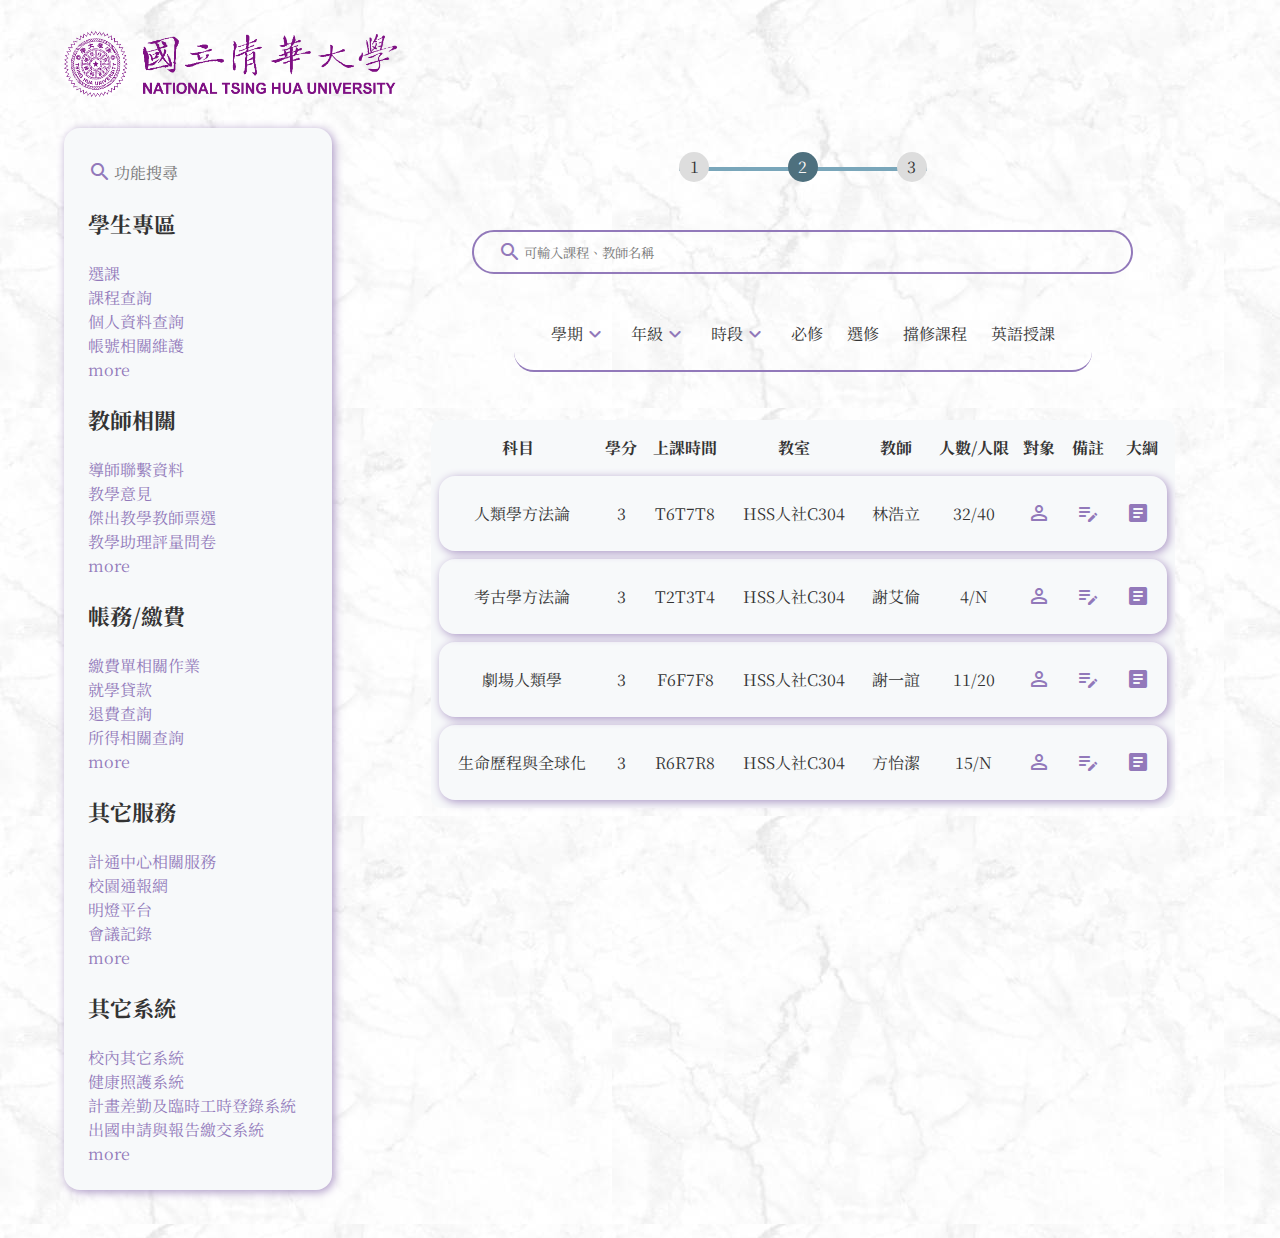
==== 02.html @ 5175a52e "0629RWD修改" ====
<!DOCTYPE html>

<html lang="en">

<head>
    <meta charset="UTF-8">
    <meta name="viewport" content="width=device-width, initial-scale=1.0">
    <title>02課程搜尋</title>
    <link rel="stylesheet" href="page2/02.css">
    <link rel="stylesheet" href="page2/02rwd.css">
    <link href="https://fonts.googleapis.com/icon?family=Material+Icons+Round"rel="stylesheet">
    <script src="page2/02.js"></script>
</head>

<body>

    
    <section class="wrapper">
        

        <!-- 上方導航列 -->
        <nav id="nav">
            <img id="logo" src="picture/logo1.gif" alt="">
        </nav>


        <main>
            <!-- 左邊側選單 -->
            <div class="burger"><span class="material-icons-round">menu</span></div>

            <aside>
                
                <div class="aside-search">
                    <span class="material-icons-round">search</span>
                    <input 
                        class="aside-input"
                        type="search"
                        placeholder="功能搜尋">
                </div>    

                <ul class="student">
                    <h1>學生專區</h1>
                    <li><a href="#">選課</a></li>
                    <li><a href="#">課程查詢</a></li>
                    <li><a href="#">個人資料查詢</a></li>    
                    <li><a href="#">帳號相關維護</a></li>
                    <li><a href="#">more</a></li>
                </ul> 

                <ul class="teacher">
                    <h1>教師相關</h1>
                    <li><a href="#">導師聯繫資料</a></li>
                    <li><a href="#">教學意見</a></li>
                    <li><a href="#">傑出教學教師票選</a></li>    
                    <li><a href="#">教學助理評量問卷</a></li>
                    <li><a href="#">more</a></li>
                </ul> 

                <ul class="pay">
                    <h1>帳務/繳費</h1>
                    <li><a href="#">繳費單相關作業</a></li>
                    <li><a href="#">就學貸款</a></li>
                    <li><a href="#">退費查詢</a></li>    
                    <li><a href="#">所得相關查詢</a></li>
                    <li><a href="#">more</a></li>
                </ul> 

                <ul class="service">
                    <h1>其它服務</h1>
                    <li><a href="#">計通中心相關服務</a></li>
                    <li><a href="#">校園通報網</a></li>
                    <li><a href="#">明燈平台</a></li>    
                    <li><a href="#">會議記錄</a></li>
                    <li><a href="#">more</a></li>
                </ul> 

                <ul class="system">
                    <h1>其它系統</h1>
                    <li><a href="#">校內其它系統</a></li>
                    <li><a href="#">健康照護系統</a></li>
                    <li><a href="#">計畫差勤及臨時工時登錄系統</a></li>    
                    <li><a href="#">出國申請與報告繳交系統</a></li>
                    <li><a href="#">more</a></li>
                </ul> 

            </aside>

         <!-- 右側功能區 -->
            <div class="right">  

                <!-- 進度bar -->
                <div class="progress-container">
                    <div class="progress-bar" id="progress-bar"></div>
                    <div class="step" id="step1">1</div>
                    <div class="step" id="step2">2</div>
                    <div class="step" id="step3">3</div>
                    <!-- <ul class="progress">
                        <li class="done">
                            <span id="done01"class="material-icons-round">adjust</span>
                            <div class="1">1</div>
                        </li>

                        <div class="line"></div>

                        <li class="active">
                            <span class="material-icons-round">adjust</span>
                            <div class="2">2</div>
                        </li>

                        <div class="line"></div>

                        <li class="none">
                            <span id="none01"class="material-icons-round">adjust</span>
                            <div class="3">3</div>
                        </li>
                    </ul> -->
                </div>

                <!-- 搜尋框 -->
                <div class="search">
                    <span class="material-icons-round">search</span>
                    <input 
                    type="search"
                    placeholder="可輸入課程、教師名稱">
                    
                    

                    <!-- <span class="hint">可輸入課程、教師名稱</span>  -->

                </div>


                <!-- 篩選器 -->

                <ul class="filter">
                    
                    <li>
                        <div class="semester">
                            學期
                            <span class="material-icons-round">keyboard_arrow_down</span>
                        </div>
                        <ol>
                            <li>113上(2024-Fall)</li>
                            <li>112暑(2024-Summer)</li>
                            <li>112下(2024-Spring)</li>
                            <li>112上(2023-Fall)</li>
                            <li>111暑(2023-Summer)</li>
                            <li>111下(2023-Spring)</li>
                            <li>111上(2022-Fall)</li>
                        </ol>
                    </li>

                    
                    <li>
                        <div class="grade">
                            年級
                            <span class="material-icons-round">keyboard_arrow_down</span>
                        </div>
                        <ol>
                            <li>博士班</li>
                            <li>碩士班</li>
                            <li>大四</li>
                            <li>大三</li>
                            <li>大二</li>
                            <li>大一</li>  
                        </ol>
                    </li>
                    
                    <li>
                        <div class="time">
                            時段
                            <span class="material-icons-round">keyboard_arrow_down</span>
                        </div>
                        <ol>
                            <li>星期一</li>
                            <li>星期二</li>
                            <li>星期三</li>
                            <li>星期四</li>
                            <li>星期五</li>
                        </ol>    
                    </li>
                    <li>必修</li>
                    <li>選修</li>
                    <li>擋修課程</li>
                    <li>英語授課</li>

                </ul>

                <div class="scroll">
                    <!-- 課程資訊表格 -->
                
                    <div class="table" id="results">
                        <div class='theader'>
                            <div class='table_header'>科目</div>
                            <div class='table_header'>學分</div>
                            <div class='table_header'>上課時間</div>
                            <div class='table_header'>教室</div>
                            <div class='table_header'>教師</div>
                            <div class='table_header'>人數/人限</div>
                            <div class='table_header'>對象</div>
                            <div class='table_header'>備註</div>
                            <div class='table_header'>大綱</div>
                        </div>

                        <!-- 人類學方法論 -->

                        <div class='table_row'>
                            <div class='table_small'>
                                <div class='table_cell'>科目</div>
                                <div class='table_cell'>人類學方法論</div>
                            </div>
                            <div class='table_small'>
                                <div class='table_cell'>學分</div>
                                <div class='table_cell'>3</div>
                            </div>
                            <div class='table_small'>
                                <div class='table_cell'>上課時間</div>
                                <div class='table_cell'>T6T7T8</div>
                            </div>
                            <div class='table_small'>
                                <div class='table_cell'>教室</div>
                                <div class='table_cell'>HSS人社C304</div>
                            </div>
                            <div class='table_small'>
                                <div class='table_cell'>教師</div>
                                <div class='table_cell'>林浩立</div>
                            </div>
                            <div class='table_small'>
                                <div class='table_cell'>人數/人限</div>
                                <div class='table_cell'>32/40</div>
                            </div>
                            <div class='table_small'>
                                <div class='table_cell'>對象</div>
                                <div class='table_cell'><a href="#"><span class="material-icons-round">person_outline</span></a></div>
                            </div>
                            <div class='table_small'>
                                <div class='table_cell'>備註</div>
                                <div class='table_cell'><span class="material-icons-round">edit_note</span></div>
                            </div>
                            <div class='table_small'>
                                <div class='table_cell'>大綱</div>
                                <div class='table_cell'><a href="#"><span class="material-icons-round">article</span></a></div>
                            </div>

                        </div>

                        <!-- 考古學方法論 -->

                        <div class='table_row'>
                            <div class='table_small'>
                                <div class='table_cell'>科目</div>
                                <div class='table_cell'>考古學方法論</div>
                            </div>
                            <div class='table_small'>
                                <div class='table_cell'>學分</div>
                                <div class='table_cell'>3</div>
                            </div>
                            <div class='table_small'>
                                <div class='table_cell'>上課時間</div>
                                <div class='table_cell'>T2T3T4</div>
                            </div>
                            <div class='table_small'>
                                <div class='table_cell'>教室</div>
                                <div class='table_cell'>HSS人社C304</div>
                            </div>
                            <div class='table_small'>
                                <div class='table_cell'>教師</div>
                                <div class='table_cell'>謝艾倫</div>
                            </div>
                            <div class='table_small'>
                                <div class='table_cell'>人數/人限</div>
                                <div class='table_cell'>4/N</div>
                            </div>
                            <div class='table_small'>
                                <div class='table_cell'>對象</div>
                                <div class='table_cell'><a href="#"><span class="material-icons-round">person_outline</span></a></div>
                            </div>
                            <div class='table_small'>
                                <div class='table_cell'>備註</div>
                                <div class='table_cell'><span class="material-icons-round">edit_note</span></div>
                            </div>
                            <div class='table_small'>
                                <div class='table_cell'>大綱</div>
                                <div class='table_cell'><a href="#"><span class="material-icons-round">article</span></a></div>
                            </div>

                        </div>

                        <!-- 劇場人類學 -->

                        <div class='table_row'>
                            <div class='table_small'>
                                <div class='table_cell'>科目</div>
                                <div class='table_cell'>劇場人類學</div>
                            </div>
                            <div class='table_small'>
                                <div class='table_cell'>學分</div>
                                <div class='table_cell'>3</div>
                            </div>
                            <div class='table_small'>
                                <div class='table_cell'>上課時間</div>
                                <div class='table_cell'>F6F7F8</div>
                            </div>
                            <div class='table_small'>
                                <div class='table_cell'>教室</div>
                                <div class='table_cell'>HSS人社C304</div>
                            </div>
                            <div class='table_small'>
                                <div class='table_cell'>教師</div>
                                <div class='table_cell'>謝一誼</div>
                            </div>
                            <div class='table_small'>
                                <div class='table_cell'>人數/人限</div>
                                <div class='table_cell'>11/20</div>
                            </div>
                            <div class='table_small'>
                                <div class='table_cell'>對象</div>
                                <div class='table_cell'><a href="#"><span class="material-icons-round">person_outline</span></a></div>
                            </div>
                            <div class='table_small'>
                                <div class='table_cell'>備註</div>
                                <div class='table_cell'><span class="material-icons-round">edit_note</span></div>
                            </div>
                            <div class='table_small'>
                                <div class='table_cell'>大綱</div>
                                <div class='table_cell'><a href="#"><span class="material-icons-round">article</span></a></div>
                            </div>

                        </div>

                        <!-- 生命歷程與全球化 -->

                        <div class='table_row'>
                            <div class='table_small'>
                                <div class='table_cell'>科目</div>
                                <div class='table_cell'>生命歷程與全球化</div>
                            </div>
                            <div class='table_small'>
                                <div class='table_cell'>學分</div>
                                <div class='table_cell'>3</div>
                            </div>
                            <div class='table_small'>
                                <div class='table_cell'>上課時間</div>
                                <div class='table_cell'>R6R7R8</div>
                            </div>
                            <div class='table_small'>
                                <div class='table_cell'>教室</div>
                                <div class='table_cell'>HSS人社C304</div>
                            </div>
                            <div class='table_small'>
                                <div class='table_cell'>教師</div>
                                <div class='table_cell'>方怡潔</div>
                            </div>
                            <div class='table_small'>
                                <div class='table_cell'>人數/人限</div>
                                <div class='table_cell'>15/N</div>
                            </div>
                            <div class='table_small'>
                                <div class='table_cell'>對象</div>
                                <div class='table_cell'><a href="#"><span class="material-icons-round">person_outline</span></a></div>
                            </div>
                            <div class='table_small'>
                                <div class='table_cell'>備註</div>
                                <div class='table_cell'><a href="#"><span class="material-icons-round">edit_note</span></a></div>
                            </div>
                            <div class='table_small'>
                                <div class='table_cell'>大綱</div>
                                <div class='table_cell'><a href="#"><span class="material-icons-round">article</span></a></div>
                            </div>

                        </div>

                        
                    </div>
                </div>    
                
            </div> 

        </main>    

    </section>    
    
    
</body>

</html>
---- page2/02.css ----
@import url('https://fonts.googleapis.com/css2?family=Cactus+Classical+Serif&family=Noto+Serif+TC:wght@200..900&display=swap');
@import url("reset.css");

body{
  background-image: url(../picture/background4.jpg);
  font-size: 1rem;
  line-height: 1.5rem;
}

/* icon顏色 */
.material-icons-round{
  color: #9279BA;
  
 
}

.wrapper{
    font-family: "Noto Serif TC", serif;
    color: #333333;
    margin: 0 5vw;
    height: 100vh;
}

nav{
    /* outline: red solid; */
    width: 100%;
    height: 10vw;
    position: fixed;
    top: 0;
    left: 0;
    z-index: 100;
    display: flex;
    align-items: center;       
}

nav img{
  width: 26%;
  aspect-ratio: 5 / 1;
  padding-left: 5VW;
  
}

/* 滾動nav */
nav.nav-scrolled{
  background: linear-gradient(180deg, #cfd9df 0%, #e2ebf0 100%);
  opacity: 0.6;
}

main{
    /* outline:lightcoral solid; */
    width: 100%;
    padding-top: 10vw;
}

/* 左側選單 */
.burger{
  display: none;
}

aside{
    width: 20%;
    background-color: #F7F9FA;
    padding: 0 1.5rem;
    border-radius: 16px;
    box-shadow: 2px 2px 10px  #AB96C5 ;
    margin-bottom: 3rem; 
}

/* aside hover效果 */
aside li{
  position: relative;
  overflow: hidden;
  border-radius: 8px;
}

aside li::after{
  content: '';
  position: absolute;
  top: -50%;
  left: -50%;
  width: 200%;
  height: 200%;
  background: linear-gradient(90deg,#79A6BA 0%, #f6f3ff 100%, transparent 70%);
  filter: blur(50px);
  transition: opacity 0.3s ease;
  opacity: 0;
 
}

aside li:hover::after{
  opacity: 1;
}

/* end */

aside h1{
    font-size: 1.375rem;
    font-weight: bold;
    line-height: 1.75rem;
    margin: 1.5rem 0;
}
.aside-search{
 display: flex;
 margin-top: 2rem;
 
}

.aside-input{
  font-size: 1rem;
  line-height: 1.5rem;
}


aside a{
    text-decoration: none;
    color: #9279BA;
}

.system li:last-child{
  margin-bottom: 1.5rem;
}




.wrapper main{
    display: flex;
}

.right{
    width: 75%;
    margin-left: 5%;
    
}


/* 進度bar */

.progress-container{
  margin: 1.5rem auto 3rem auto;
  display: flex;
  justify-content: space-between;
  position: relative;
  width: 30%;
  /* margin: 20px 0; */
}

/* .progress{
  display: flex;
  justify-content: center;
  
} */

.progress-bar {
  position: absolute;
  top: 50%;
  left: 0;
  width: 100%;
  height: 0.25rem;
  background-color: #79A6BA;
  transition: width 0.3s;
  z-index: -1;
}

.step {
  width: 1.875rem;
  height: 1.875rem;
  background-color: #ddd;
  border-radius: 50%;
  display: flex;
  justify-content: center;
  align-items: center;
  z-index: 1;
}

.step:nth-child(3){
  background-color: #4E707E;
  color: #F8F6F6;
}

.step.active {
  background-color: #4caf50;
  color: white;
}


/* .done,.active,.none{
  
  text-align:center;
}
#done01{
  color:gray
}

.active{
  color: #9279BA;
}

#none01{
  color: gray;
}

.line{
  border: #613B9F 3px;
  height:1px;
  width: 10%;
} */


/* 搜尋框 */
.search{
    
    border:#9279BA 2px solid;
    border-radius: 60px;
    color: #b9b9b9;
    padding: 0.5rem 1.5rem;
    margin: 3rem 10% 1.5rem 10%;
    display: flex;
}

input[type="search"]{
  width: 100%;
  border:none;
  outline: none;
  background-color: transparent;
  font-family: "Noto Serif TC", serif;

}



/* 篩選器 */
/* 第一層 */
.filter{
    
    display: flex;
    align-items: center;
    justify-content: center;
    margin: 0 15%;
    
    border-bottom: #9279BA 2px solid;
    border-radius: 20px;
   

    
}

.filter>li{
 
  padding:  1.5rem 0.75rem;
  position: relative;
  cursor: pointer;
  
  
}
.filter>li:hover{
  color: #9279BA;
}


.semester,.grade,.time{
  display: flex;
  /* 讓icon跟字對齊 */
}

/* 第二層 */
.filter ol{
  
  background-color: #F7F9FA;
  position: absolute;
  z-index: 1;
  margin-top: 1.5rem;
  width: 100%;
  font-size: 0.875rem;

}

ol li{
  display: none;
  text-align: center;
  cursor: pointer;
  line-height: 2;
  
  
}

ol li:hover{
  color: #F7F9FA;
  background-color: #613B9F;
}

.filter li:hover ol li{
  display: block;
}

/* 課程表格 */

.table {
    /* outline: lightgreen solid; */
    display: table;
    text-align: center;
    width: 90%;
    margin: 3rem auto 0;
    border-collapse: separate;
    background-color: #F7F9FA;
    border-spacing: 0.5rem;
    border-radius: 10px;
    white-space: nowrap;
    

    /* font-family: 'Roboto', sans-serif; */
    /* font-weight: 400; */
  }

  

  .table_cell{
    /* outline: lightgreen solid; */
    line-height: 1;
    display: inline-block;
    vertical-align: middle;
  }

  

  .table_cell:nth-child(1){
    white-space: nowrap;
    display: none;
  }
  
  .table_row {
    display: table-row;
    border-radius: 1rem;
    box-shadow: 2px 2px 10px  #AB96C5  ;
    transition: transform 0.3s, box-shadow 0.3s;
  }

  .table_row:hover {
    transform: translateY(-0.25rem);
    box-shadow: 4px 4px 20px  #9279BA;
  }
  
  .theader {
    display: table-row;
    
  }
  
  .table_header {
    display: table-cell;
    /* border-bottom: #ccc 1px solid; */
    /* border-top: #ccc 1px solid; */
    /* background: #bdbdbd; */
    /* color: #e5e5e5; */
    padding-top: 0.5rem;
    padding-bottom: 0.5rem;
    font-weight: bold;
  }
  
  .table_header:first-child {
    /* border-left: #ccc 1px solid; */
    /* border-top-left-radius: 5px; */
  }
  
  .table_header:last-child {
    /* border-right: #ccc 1px solid; */
    /* border-top-right-radius: 5px; */
  }
  
  .table_small {
    display: table-cell;
    padding: 1.5rem 0.5rem;
  }

  .table_small:first-child{
    padding-left: 1rem;
  }

  .table_small:last-child{
    padding-right: 1rem;
  }
  
  
  /* .table_row > .table_small > .table_cell:nth-child(odd) {
    display: none;
    background: #bdbdbd;
    color: #e5e5e5;
    padding-top: 10px;
    padding-bottom: 10px;
  }
  
  .table_row > .table_small > .table_cell {
    padding-top: 3px;
    padding-bottom: 3px;
    margin-bottom: 4px;
    color: #5b5b5b;
    border-bottom: #ccc 1px solid;

  }
  
  .table_row > .table_small:first-child > .table_cell {
    border-left: #ccc 1px solid;
  }
  
  .table_row > .table_small:last-child > .table_cell {
    border-right: #ccc 1px solid;
  }
  
  .table_row:last-child > .table_small:last-child > .table_cell:last-child {
    border-bottom-right-radius: 5px;
  }
  
  .table_row:last-child > .table_small:first-child > .table_cell:last-child {
    border-bottom-left-radius: 5px;
  }
  
  .table_row:nth-child(2n+3) {
    background: #e9e9e9;
  } */
---- page2/02rwd.css ----
@import url('https://fonts.googleapis.com/css2?family=Cactus+Classical+Serif&family=Noto+Serif+TC:wght@200..900&display=swap');

  @media screen and (max-width: 1173px){
    .filter li{
      padding: 1.5rem 0.5rem;
    }
    .scroll{
      width: 100%;
      overflow-x: scroll; 
    }
  }


  @media screen and (max-width: 1024px) {
      

      .filter{
        flex-wrap:wrap;
        justify-content: center;
      }
    
      .table {
        width: 85%;
      }
    
  }

  @media screen and (max-width: 900px) {
    
    aside{
      padding: 0 1rem;
    }

  }
  
  /* 平板 */
  @media screen and (max-width: 768px) {

    html{
      font-size: 14px;
      line-height: 20px;
    }

    nav{
      display: flex;
      justify-content: center;
      /* background-color: #F7F9FA; */
    }
    
    .filter {
      /* flex-direction: column; */
    }
  
    .filter li {
      /* width: 100%; */
      text-align: center;
    
    }
  
    .right {
      width: 100%;
      margin-left: 0;
    }  
    .burger {
      display: block;
      margin-top: 1rem;
      /* margin-left: 1rem; */
      position: relative;
    }
    aside {
      display: none;
      position: absolute;
      z-index: 10;
    }
  
  }

  @media screen and (max-width: 650px) {
  
    /* 表格 */
    .table {
      display: block;
    }
    .table_row:nth-child(2n+3) {
      background: none;
    }
    .theader {
      display: none;
    }
    .table_row > .table_small > .table_cell:nth-child(odd) {
      display: table-cell;
      width: 50%;
      font-weight: bold;
    }
    .table_cell {
      display: table-cell;
      width: 50%;
      line-height: 1.5;
      border-bottom:#9279BA 1px dashed;
    }
    .table_row {
      display: table;
      width: 100%;
      border-collapse: separate;
      padding-top: 1rem;
      padding-bottom: 1rem;
      margin: 5% auto 0;
      text-align: center;
    }
    .table_small {
      display: table-row;
    }
    .table_row > .table_small:first-child > .table_cell:last-child {
      border-left: none;
    }
    .table_row > .table_small > .table_cell:first-child {
      /* border-left: #ccc 1px solid; */
    }
    .table_row > .table_small:first-child > .table_cell:first-child {
      border-top-left-radius: 5px;
      /* border-top: #ccc 1px solid; */
    }
    .table_row > .table_small:first-child > .table_cell:last-child {
      border-top-right-radius: 5px;
      /* border-top: #ccc 1px solid; */
    }
    .table_row > .table_small:last-child > .table_cell:first-child {
      border-right: none;
    }
    .table_row > .table_small > .table_cell:last-child {
      /* border-right: #ccc 1px solid; */
    }
    .table_row > .table_small:last-child > .table_cell:first-child {
      border-bottom-left-radius: 5px;
    }
    .table_row > .table_small:last-child > .table_cell:last-child {
      border-bottom-right-radius: 5px;
    }

    
  }
  
  /* 手機 */
  @media screen and (max-width: 480px) {
    html{
      font-size: 12px;
      line-height: 16px;
    }

    
    
    nav {
      display: flex;
      justify-content: center;
     
    }

    .table {
      display: block;
    }
  
    .table_row:nth-child(2n+3) {
      background: none;
    }
  
    .theader {
      display: none;
    }
  
    .table_row > .table_small > .table_cell:nth-child(odd) {
      display: table-cell;
      width: 50%;
      font-weight: bold;
    }
  
    .table_cell {
      display: table-cell;
      width: 50%;
      line-height: 1.5;
      border-bottom:#9279BA 1px dashed;
    }
  
    .table_row {
      display: table;
      width: 100%;
      border-collapse: separate;
      padding-top: 1rem;
      padding-bottom: 1rem;
      margin: 5% auto 0;
      text-align: center;
    }
  
    .table_small {
      display: table-row;
    }
  }
  
  @media screen and (max-width: 320px) {
    
  
    .search {
    
      margin: 1.5rem 5% 0.75rem 5%;
      padding: 0.25rem 0.75rem;
    }
  }
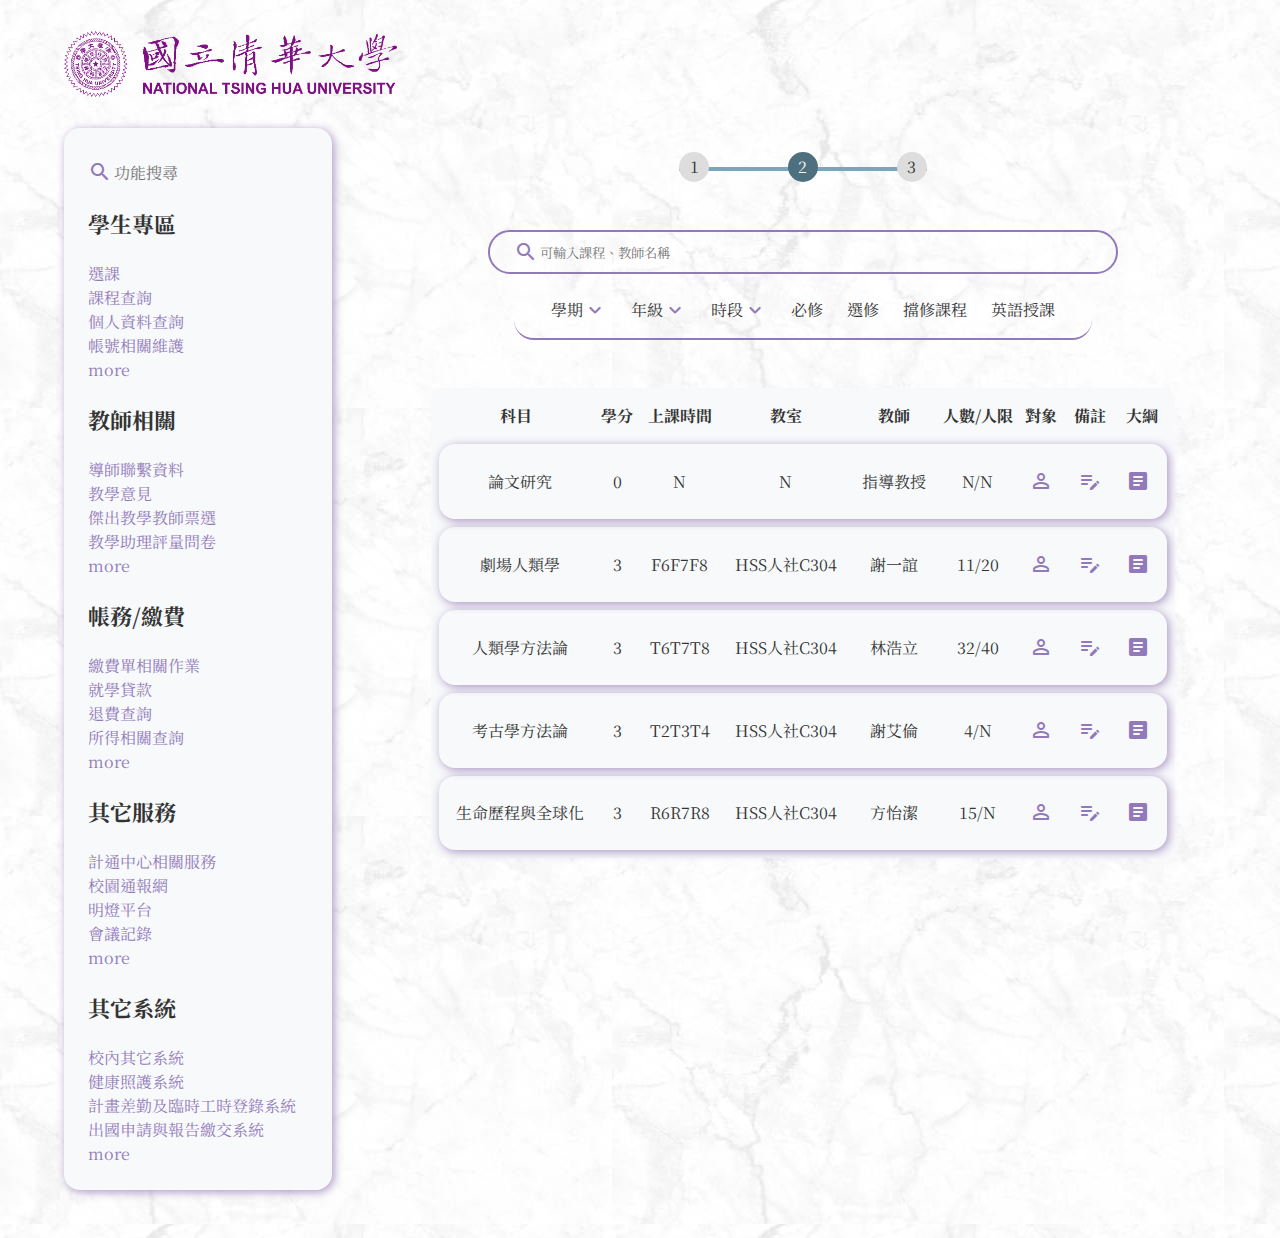
==== commit f5b39b7e: "0630補輸入結果" ====
--- a/02.html
+++ b/02.html
@@ -20,13 +20,15 @@
 
         <!-- 上方導航列 -->
         <nav id="nav">
+            <div class="burger"><span class="material-icons-round">menu</span></div>
             <img id="logo" src="picture/logo1.gif" alt="">
+            
         </nav>
 
 
         <main>
             <!-- 左邊側選單 -->
-            <div class="burger"><span class="material-icons-round">menu</span></div>
+            
 
             <aside>
                 
@@ -118,12 +120,15 @@
 
                 <!-- 搜尋框 -->
                 <div class="search">
-                    <span class="material-icons-round">search</span>
-                    <input 
-                    type="search"
-                    placeholder="可輸入課程、教師名稱">
+                    <form action="03.html" method="GET" class="right-search">
+                        <span class="material-icons-round">search</span>
+                        <input
+                        class="right-search" 
+                        type="search"
+                        name="query"
+                        placeholder="可輸入課程、教師名稱">
                     
-                    
+                    </form>
 
                     <!-- <span class="hint">可輸入課程、教師名稱</span>  -->
 
@@ -202,6 +207,90 @@
                             <div class='table_header'>大綱</div>
                         </div>
 
+                        <!-- 論文研究 -->
+
+                        <div class='table_row'>
+                            <div class='table_small'>
+                                <div class='table_cell'>科目</div>
+                                <div class='table_cell'>論文研究</div>
+                            </div>
+                            <div class='table_small'>
+                                <div class='table_cell'>學分</div>
+                                <div class='table_cell'>0</div>
+                            </div>
+                            <div class='table_small'>
+                                <div class='table_cell'>上課時間</div>
+                                <div class='table_cell'>N</div>
+                            </div>
+                            <div class='table_small'>
+                                <div class='table_cell'>教室</div>
+                                <div class='table_cell'>N</div>
+                            </div>
+                            <div class='table_small'>
+                                <div class='table_cell'>教師</div>
+                                <div class='table_cell'>指導教授</div>
+                            </div>
+                            <div class='table_small'>
+                                <div class='table_cell'>人數/人限</div>
+                                <div class='table_cell'>N/N</div>
+                            </div>
+                            <div class='table_small'>
+                                <div class='table_cell'>對象</div>
+                                <div class='table_cell'><a href="#"><span class="material-icons-round">person_outline</span></a></div>
+                            </div>
+                            <div class='table_small'>
+                                <div class='table_cell'>備註</div>
+                                <div class='table_cell'><span class="material-icons-round">edit_note</span></div>
+                            </div>
+                            <div class='table_small'>
+                                <div class='table_cell'>大綱</div>
+                                <div class='table_cell'><a href="#"><span class="material-icons-round">article</span></a></div>
+                            </div>
+
+                        </div>
+
+                        <!-- 劇場人類學 -->
+
+                        <div class='table_row'>
+                            <div class='table_small'>
+                                <div class='table_cell'>科目</div>
+                                <div class='table_cell'>劇場人類學</div>
+                            </div>
+                            <div class='table_small'>
+                                <div class='table_cell'>學分</div>
+                                <div class='table_cell'>3</div>
+                            </div>
+                            <div class='table_small'>
+                                <div class='table_cell'>上課時間</div>
+                                <div class='table_cell'>F6F7F8</div>
+                            </div>
+                            <div class='table_small'>
+                                <div class='table_cell'>教室</div>
+                                <div class='table_cell'>HSS人社C304</div>
+                            </div>
+                            <div class='table_small'>
+                                <div class='table_cell'>教師</div>
+                                <div class='table_cell'>謝一誼</div>
+                            </div>
+                            <div class='table_small'>
+                                <div class='table_cell'>人數/人限</div>
+                                <div class='table_cell'>11/20</div>
+                            </div>
+                            <div class='table_small'>
+                                <div class='table_cell'>對象</div>
+                                <div class='table_cell'><a href="#"><span class="material-icons-round">person_outline</span></a></div>
+                            </div>
+                            <div class='table_small'>
+                                <div class='table_cell'>備註</div>
+                                <div class='table_cell'><span class="material-icons-round">edit_note</span></div>
+                            </div>
+                            <div class='table_small'>
+                                <div class='table_cell'>大綱</div>
+                                <div class='table_cell'><a href="#"><span class="material-icons-round">article</span></a></div>
+                            </div>
+
+                        </div>
+
                         <!-- 人類學方法論 -->
 
                         <div class='table_row'>
@@ -270,48 +359,6 @@
                             <div class='table_small'>
                                 <div class='table_cell'>人數/人限</div>
                                 <div class='table_cell'>4/N</div>
-                            </div>
-                            <div class='table_small'>
-                                <div class='table_cell'>對象</div>
-                                <div class='table_cell'><a href="#"><span class="material-icons-round">person_outline</span></a></div>
-                            </div>
-                            <div class='table_small'>
-                                <div class='table_cell'>備註</div>
-                                <div class='table_cell'><span class="material-icons-round">edit_note</span></div>
-                            </div>
-                            <div class='table_small'>
-                                <div class='table_cell'>大綱</div>
-                                <div class='table_cell'><a href="#"><span class="material-icons-round">article</span></a></div>
-                            </div>
-
-                        </div>
-
-                        <!-- 劇場人類學 -->
-
-                        <div class='table_row'>
-                            <div class='table_small'>
-                                <div class='table_cell'>科目</div>
-                                <div class='table_cell'>劇場人類學</div>
-                            </div>
-                            <div class='table_small'>
-                                <div class='table_cell'>學分</div>
-                                <div class='table_cell'>3</div>
-                            </div>
-                            <div class='table_small'>
-                                <div class='table_cell'>上課時間</div>
-                                <div class='table_cell'>F6F7F8</div>
-                            </div>
-                            <div class='table_small'>
-                                <div class='table_cell'>教室</div>
-                                <div class='table_cell'>HSS人社C304</div>
-                            </div>
-                            <div class='table_small'>
-                                <div class='table_cell'>教師</div>
-                                <div class='table_cell'>謝一誼</div>
-                            </div>
-                            <div class='table_small'>
-                                <div class='table_cell'>人數/人限</div>
-                                <div class='table_cell'>11/20</div>
                             </div>
                             <div class='table_small'>
                                 <div class='table_cell'>對象</div>
--- a/page2/02.css
+++ b/page2/02.css
@@ -22,7 +22,7 @@
 }
 
 nav{
-    /* outline: red solid; */
+    
     width: 100%;
     height: 10vw;
     position: fixed;
@@ -58,12 +58,20 @@
 }
 
 aside{
-    width: 20%;
-    background-color: #F7F9FA;
-    padding: 0 1.5rem;
-    border-radius: 16px;
-    box-shadow: 2px 2px 10px  #AB96C5 ;
-    margin-bottom: 3rem; 
+  width: 20%;
+  background-color: #F7F9FA;
+  padding: 0 1.5rem;
+  border-radius: 16px;
+  box-shadow: 2px 2px 10px  #AB96C5 ;
+  margin-bottom: 3rem; 
+}
+
+.aside-search input[type="search"]{
+  width: 100%;
+  border:none;
+  outline: none;
+  background-color: transparent;
+  font-family: "Noto Serif TC", serif;
 }
 
 /* aside hover效果 */
@@ -173,6 +181,7 @@
   z-index: 1;
 }
 
+
 .step:nth-child(3){
   background-color: #4E707E;
   color: #F8F6F6;
@@ -208,23 +217,31 @@
 
 
 /* 搜尋框 */
-.search{
-    
+.search{ 
     border:#9279BA 2px solid;
     border-radius: 60px;
     color: #b9b9b9;
+    width: 70%;
     padding: 0.5rem 1.5rem;
-    margin: 3rem 10% 1.5rem 10%;
+    margin: 3rem auto 1.5rem;
     display: flex;
 }
 
-input[type="search"]{
+.right-search{
+  display: flex;
   width: 100%;
   border:none;
   outline: none;
   background-color: transparent;
   font-family: "Noto Serif TC", serif;
-
+}
+
+.right-search input[type="search"]{
+  width: 100%;
+  border:none;
+  outline: none;
+  background-color: transparent;
+  font-family: "Noto Serif TC", serif;
 }
 
 
@@ -247,7 +264,7 @@
 
 .filter>li{
  
-  padding:  1.5rem 0.75rem;
+  padding:0rem 0.75rem 1rem 0.75rem;
   position: relative;
   cursor: pointer;
   
--- a/page2/02rwd.css
+++ b/page2/02rwd.css
@@ -2,7 +2,7 @@
 
   @media screen and (max-width: 1173px){
     .filter li{
-      padding: 1.5rem 0.5rem;
+      padding: 0 0.5rem 1rem 0;
     }
     .scroll{
       width: 100%;
@@ -46,6 +46,10 @@
       justify-content: center;
       /* background-color: #F7F9FA; */
     }
+
+    nav img{
+      padding: 0;
+    }
     
     .filter {
       /* flex-direction: column; */
@@ -62,16 +66,46 @@
       margin-left: 0;
     }  
     .burger {
-      display: block;
-      margin-top: 1rem;
-      /* margin-left: 1rem; */
+      cursor: pointer;
+      display: block;
+      /* margin-top: 1.5rem; */
       position: relative;
-    }
+      position: fixed;
+      left: 1rem;
+    }
+
+    /* .burger.x .material-icons-round::before {
+      content: 'cancel';
+    }
+     */
+    /* 隱藏icon內容 */
+  .burger .material-icons-round {
+    content: '';
+  }
+
+  /* 當aside展開時顯示cancel */
+  .aside-active .burger .material-icons-round {
+    content: 'cancel';
+  }
+
+  /* 當aside收合時顯示menu */
+  .burger .material-icons-round {
+    content: 'menu';
+  }
+
+   
     aside {
       display: none;
       position: absolute;
-      z-index: 10;
-    }
+      position: fixed; /* 加入固定定位 */
+      margin-top: 0; /* 定位至頂部 */
+      left: 0; /* 定位至左邊 */
+      height: 100%; /* 全高 */
+      z-index: 1000; /* 確保在最上層 */
+    }
+    .aside-active {
+      display: block;
+  }
   
   }
 
@@ -80,6 +114,7 @@
     /* 表格 */
     .table {
       display: block;
+      margin-bottom: 1rem;
     }
     .table_row:nth-child(2n+3) {
       background: none;
@@ -146,15 +181,7 @@
       font-size: 12px;
       line-height: 16px;
     }
-
-    
-    
-    nav {
-      display: flex;
-      justify-content: center;
-     
-    }
-
+    
     .table {
       display: block;
     }
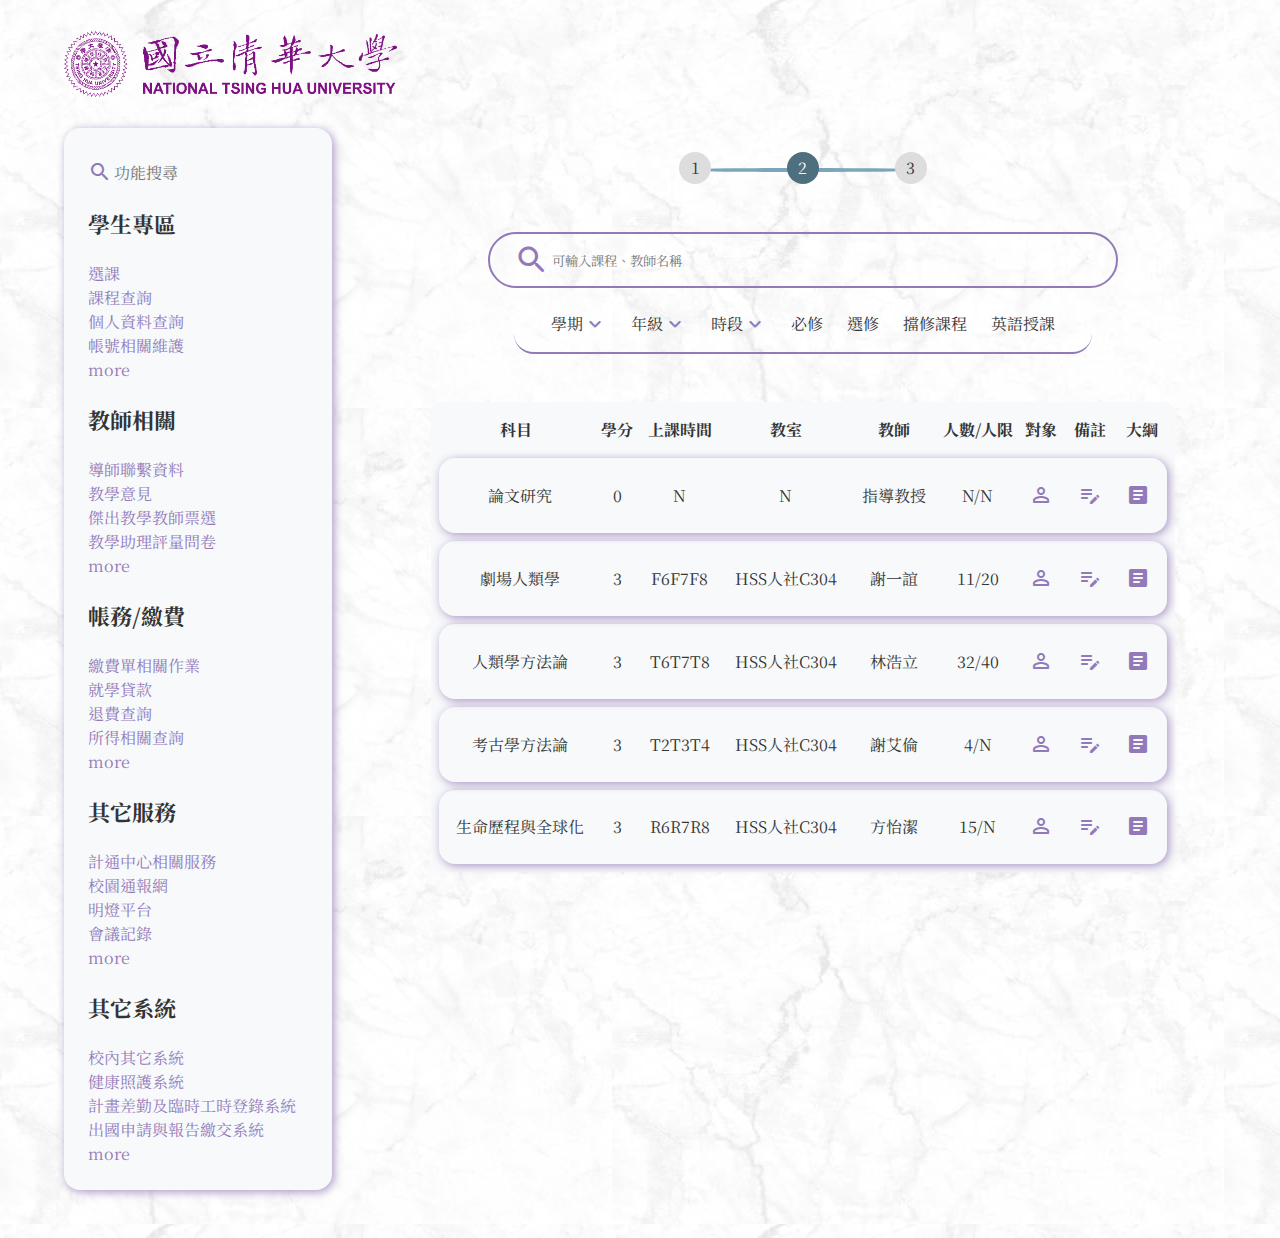
==== commit 54ffcf54: "0701篩選器選取狀態修改" ====
--- a/02.html
+++ b/02.html
@@ -121,7 +121,7 @@
                 <!-- 搜尋框 -->
                 <div class="search">
                     <form action="03.html" method="GET" class="right-search">
-                        <span class="material-icons-round">search</span>
+                        <span class="material-icons-round" style="font-size: 36px;">search</span>
                         <input
                         class="right-search" 
                         type="search"
@@ -184,10 +184,10 @@
                             <li>星期五</li>
                         </ol>    
                     </li>
-                    <li>必修</li>
-                    <li>選修</li>
-                    <li>擋修課程</li>
-                    <li>英語授課</li>
+                    <li>必修<span class="material-icons-round cancel-icon" style="display:none;">cancel</span></li>
+                    <li>選修<span class="material-icons-round cancel-icon" style="display:none;">cancel</span></li>
+                    <li>擋修課程<span class="material-icons-round cancel-icon" style="display:none;">cancel</span></li>
+                    <li>英語授課<span class="material-icons-round cancel-icon" style="display:none;">cancel</span></li>
 
                 </ul>
 
--- a/page2/02.css
+++ b/page2/02.css
@@ -165,14 +165,15 @@
   left: 0;
   width: 100%;
   height: 0.25rem;
+  border-radius: 75%;
   background-color: #79A6BA;
   transition: width 0.3s;
   z-index: -1;
 }
 
 .step {
-  width: 1.875rem;
-  height: 1.875rem;
+  width: 2rem;
+  height: 2rem;
   background-color: #ddd;
   border-radius: 50%;
   display: flex;
@@ -266,12 +267,17 @@
  
   padding:0rem 0.75rem 1rem 0.75rem;
   position: relative;
-  cursor: pointer;
-  
-  
-}
+  cursor: pointer;  
+}
+
 .filter>li:hover{
   color: #9279BA;
+}
+
+.filter li.selected {
+  background-color: #9279BA; /* 選中的背景色 */
+  color: white; /* 選中的文字色 */
+  border-radius: 24px;
 }
 
 
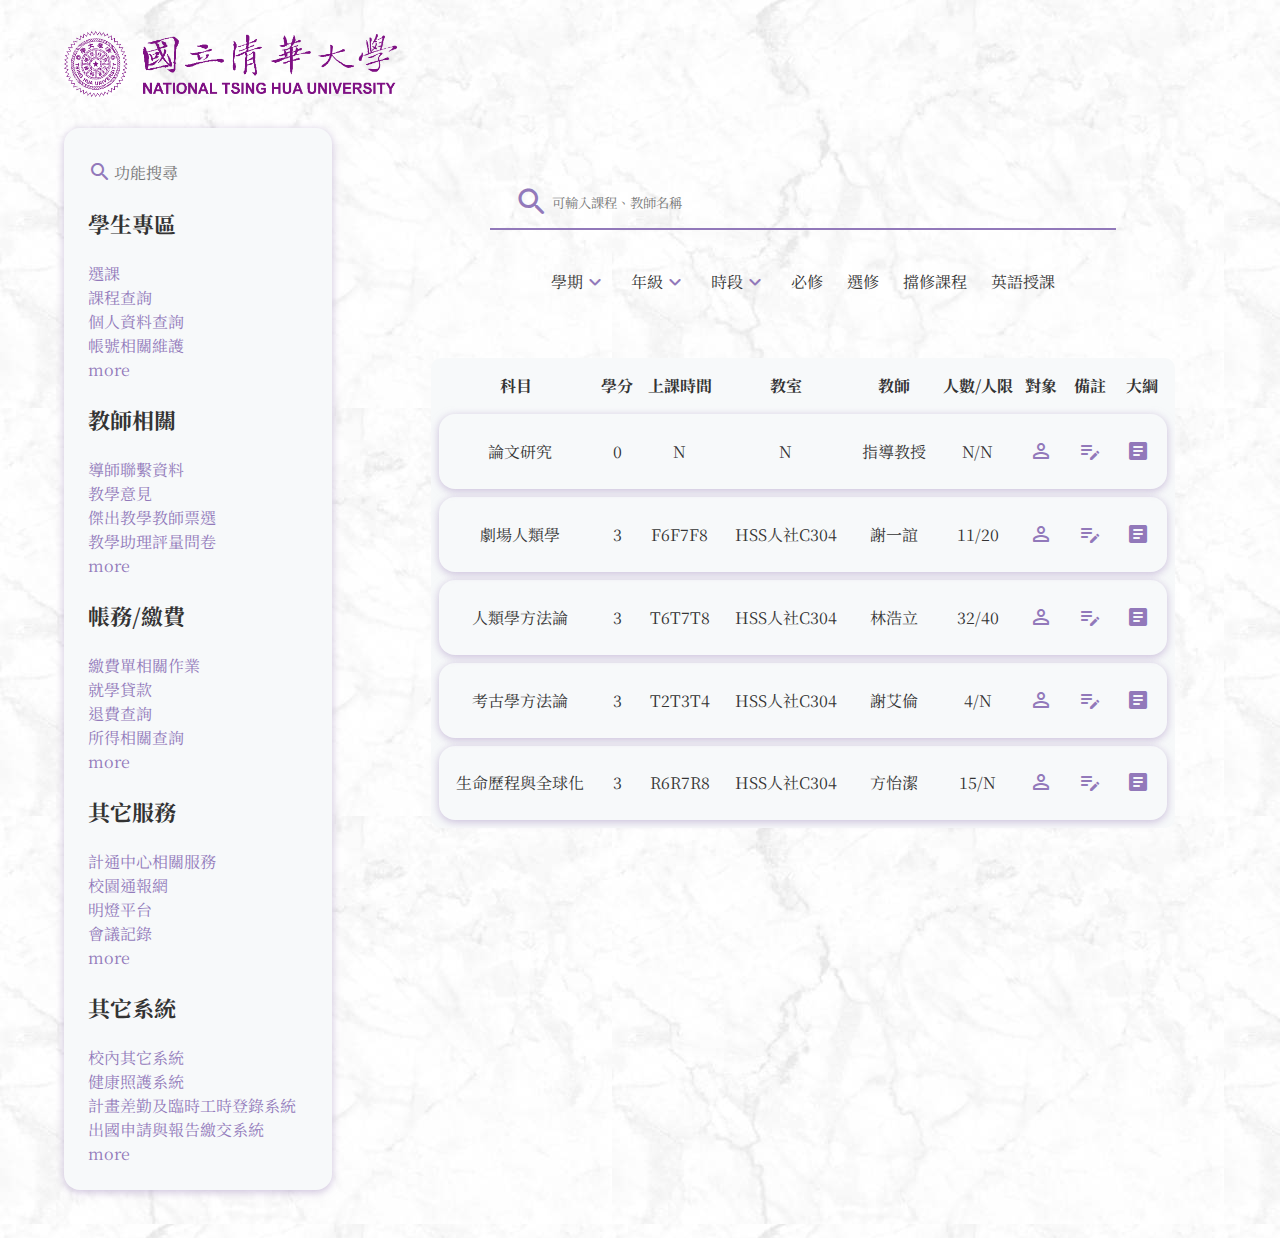
==== commit 9466e7d0: "25/0102/刪除進度bar" ====
--- a/02.html
+++ b/02.html
@@ -91,32 +91,12 @@
             <div class="right">  
 
                 <!-- 進度bar -->
-                <div class="progress-container">
+                <!-- <div class="progress-container">
                     <div class="progress-bar" id="progress-bar"></div>
                     <div class="step" id="step1">1</div>
                     <div class="step" id="step2">2</div>
                     <div class="step" id="step3">3</div>
-                    <!-- <ul class="progress">
-                        <li class="done">
-                            <span id="done01"class="material-icons-round">adjust</span>
-                            <div class="1">1</div>
-                        </li>
-
-                        <div class="line"></div>
-
-                        <li class="active">
-                            <span class="material-icons-round">adjust</span>
-                            <div class="2">2</div>
-                        </li>
-
-                        <div class="line"></div>
-
-                        <li class="none">
-                            <span id="none01"class="material-icons-round">adjust</span>
-                            <div class="3">3</div>
-                        </li>
-                    </ul> -->
-                </div>
+                </div> -->
 
                 <!-- 搜尋框 -->
                 <div class="search">
@@ -145,13 +125,20 @@
                             <span class="material-icons-round">keyboard_arrow_down</span>
                         </div>
                         <ol>
-                            <li>113上(2024-Fall)</li>
-                            <li>112暑(2024-Summer)</li>
-                            <li>112下(2024-Spring)</li>
-                            <li>112上(2023-Fall)</li>
-                            <li>111暑(2023-Summer)</li>
-                            <li>111下(2023-Spring)</li>
-                            <li>111上(2022-Fall)</li>
+                            <li>113上</li>
+                            <!-- (2024-Fall) -->
+                            <li>112暑</li>
+                            <!-- (2024-Summer) -->
+                            <li>112下</li>
+                            <!-- (2024-Spring) -->
+                            <li>112上</li>
+                            <!-- (2023-Fall) -->
+                            <li>111暑</li>
+                            <!-- (2023-Summer) -->
+                            <li>111下</li>
+                            <!-- (2023-Spring) -->
+                            <li>111上</li>
+                            <!-- (2022-Fall) -->
                         </ol>
                     </li>
 
@@ -184,10 +171,10 @@
                             <li>星期五</li>
                         </ol>    
                     </li>
-                    <li>必修<span class="material-icons-round cancel-icon" style="display:none;">cancel</span></li>
-                    <li>選修<span class="material-icons-round cancel-icon" style="display:none;">cancel</span></li>
-                    <li>擋修課程<span class="material-icons-round cancel-icon" style="display:none;">cancel</span></li>
-                    <li>英語授課<span class="material-icons-round cancel-icon" style="display:none;">cancel</span></li>
+                    <li>必修<span class="material-icons-round cancel-icon" style="display:none;color: white;">cancel</span></li>
+                    <li>選修<span class="material-icons-round cancel-icon" style="display:none;color: white;">cancel</span></li>
+                    <li>擋修課程<span class="material-icons-round cancel-icon" style="display:none;color: white;">cancel</span></li>
+                    <li>英語授課<span class="material-icons-round cancel-icon" style="display:none;color: white;">cancel</span></li>
 
                 </ul>
 
--- a/page2/02.css
+++ b/page2/02.css
@@ -35,9 +35,11 @@
 
 nav img{
   width: 26%;
+  min-width: 150px;
   aspect-ratio: 5 / 1;
   padding-left: 5VW;
-  
+  cursor: pointer;
+
 }
 
 /* 滾動nav */
@@ -60,9 +62,12 @@
 aside{
   width: 20%;
   background-color: #F7F9FA;
+  /* backdrop-filter: blur(5px); */ 
+  /* 毛玻璃 */
   padding: 0 1.5rem;
   border-radius: 16px;
-  box-shadow: 2px 2px 10px  #AB96C5 ;
+  /* box-shadow: 2px 2px 10px  #AB96C5 ; */
+  box-shadow: rgba(171, 150, 197, 0.6) 0px 2px 8px 0px;
   margin-bottom: 3rem; 
 }
 
@@ -80,6 +85,7 @@
   overflow: hidden;
   border-radius: 8px;
 }
+
 
 aside li::after{
   content: '';
@@ -219,8 +225,8 @@
 
 /* 搜尋框 */
 .search{ 
-    border:#9279BA 2px solid;
-    border-radius: 60px;
+    border-bottom:#9279BA 2px solid;
+    /* border-radius: 60px; */
     color: #b9b9b9;
     width: 70%;
     padding: 0.5rem 1.5rem;
@@ -256,26 +262,28 @@
     justify-content: center;
     margin: 0 15%;
     
-    border-bottom: #9279BA 2px solid;
+    /* border-bottom: #9279BA 2px solid; */
     border-radius: 20px;
-   
+    
 
     
 }
 
 .filter>li{
  
-  padding:0rem 0.75rem 1rem 0.75rem;
+  padding:1rem 0.75rem 1rem 0.75rem;
   position: relative;
   cursor: pointer;  
 }
 
+
+
 .filter>li:hover{
   color: #9279BA;
 }
 
-.filter li.selected {
-  background-color: #9279BA; /* 選中的背景色 */
+.filter>li:nth-child(n+4).selected {
+  background-color: #79A6BA; /* 選中的背景色 */
   color: white; /* 選中的文字色 */
   border-radius: 24px;
 }
@@ -290,12 +298,16 @@
 .filter ol{
   
   background-color: #F7F9FA;
+  color: #9279BA;
   position: absolute;
   z-index: 1;
-  margin-top: 1.5rem;
+  margin-top: 1rem;
   width: 100%;
   font-size: 0.875rem;
-
+  /* border-radius: 0 0 16px 16px; */
+  
+  
+  
 }
 
 ol li{
@@ -303,13 +315,16 @@
   text-align: center;
   cursor: pointer;
   line-height: 2;
-  
-  
-}
+  border-radius: 16px;
+  
+}
+
+
 
 ol li:hover{
   color: #F7F9FA;
-  background-color: #613B9F;
+  background-color: #79A6BA;
+  
 }
 
 .filter li:hover ol li{
@@ -354,13 +369,15 @@
   .table_row {
     display: table-row;
     border-radius: 1rem;
-    box-shadow: 2px 2px 10px  #AB96C5  ;
+    /* box-shadow: 2px 2px 10px  #AB96C5  ; */
+    box-shadow: rgba(171, 150, 197, 0.6) 0px 2px 8px 0px;
     transition: transform 0.3s, box-shadow 0.3s;
   }
 
   .table_row:hover {
     transform: translateY(-0.25rem);
-    box-shadow: 4px 4px 20px  #9279BA;
+    /* box-shadow: 4px 4px 20px  #9279BA; */
+    box-shadow: rgba(171, 150, 197, 0.8) 0px 4px 16px 0px;
   }
   
   .theader {
--- a/page2/02rwd.css
+++ b/page2/02rwd.css
@@ -68,7 +68,6 @@
     .burger {
       cursor: pointer;
       display: block;
-      /* margin-top: 1.5rem; */
       position: relative;
       position: fixed;
       left: 1rem;
@@ -105,7 +104,7 @@
     }
     .aside-active {
       display: block;
-  }
+    }
   
   }
 
@@ -223,7 +222,9 @@
   }
   
   @media screen and (max-width: 320px) {
-    
+    body{
+      min-width: 320px;
+    }
   
     .search {
     
